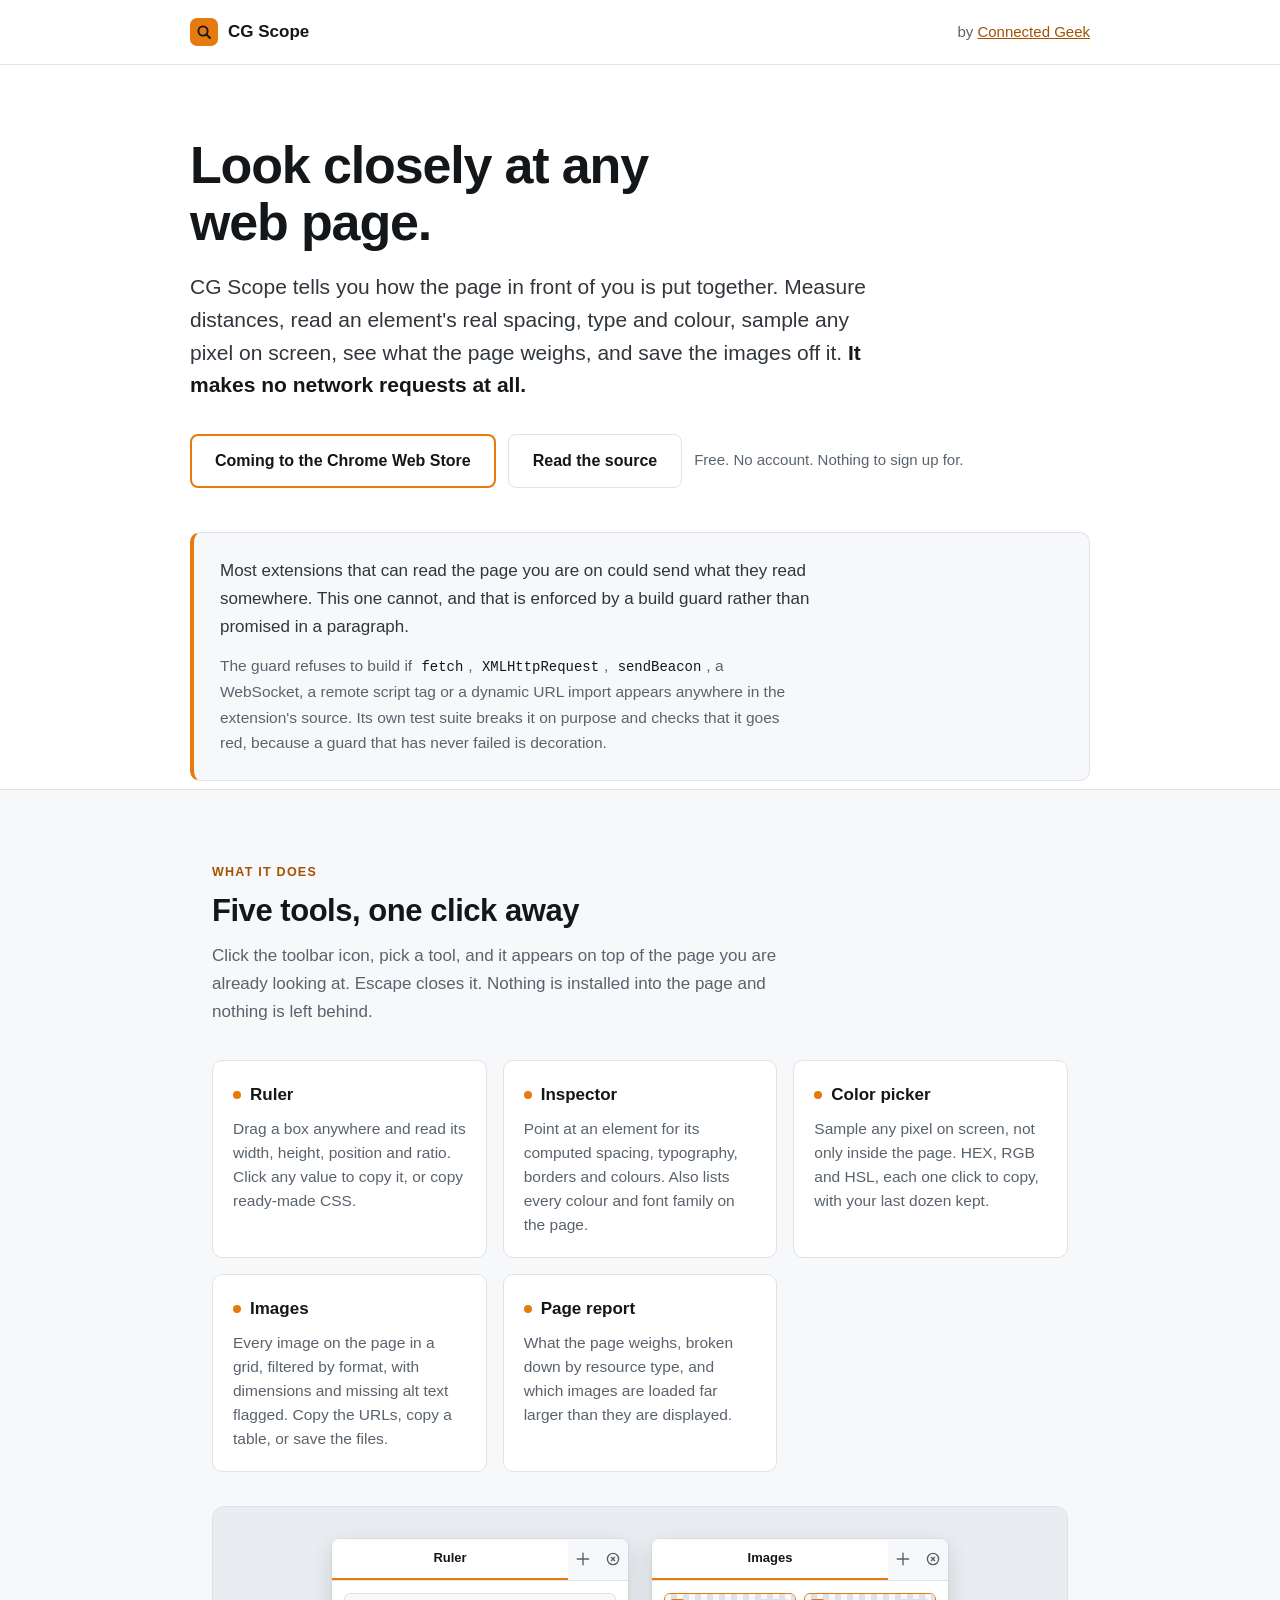
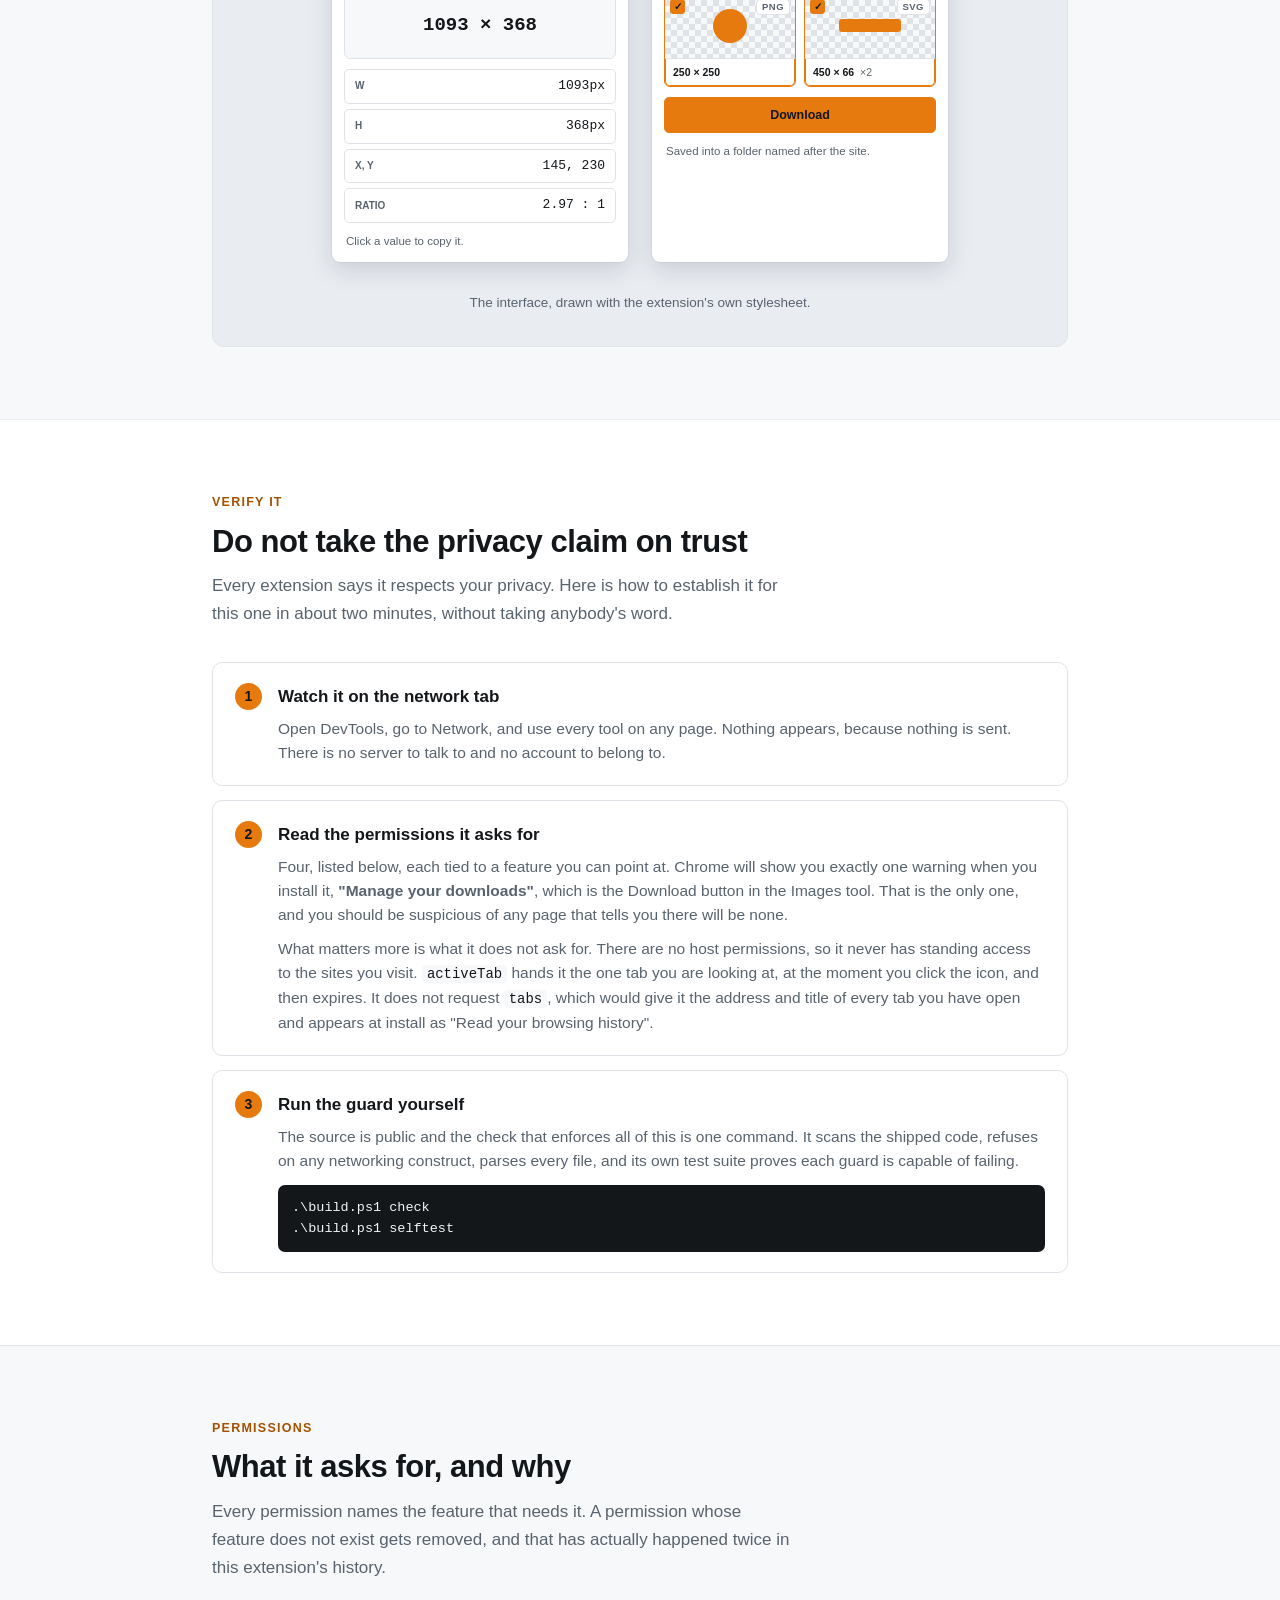
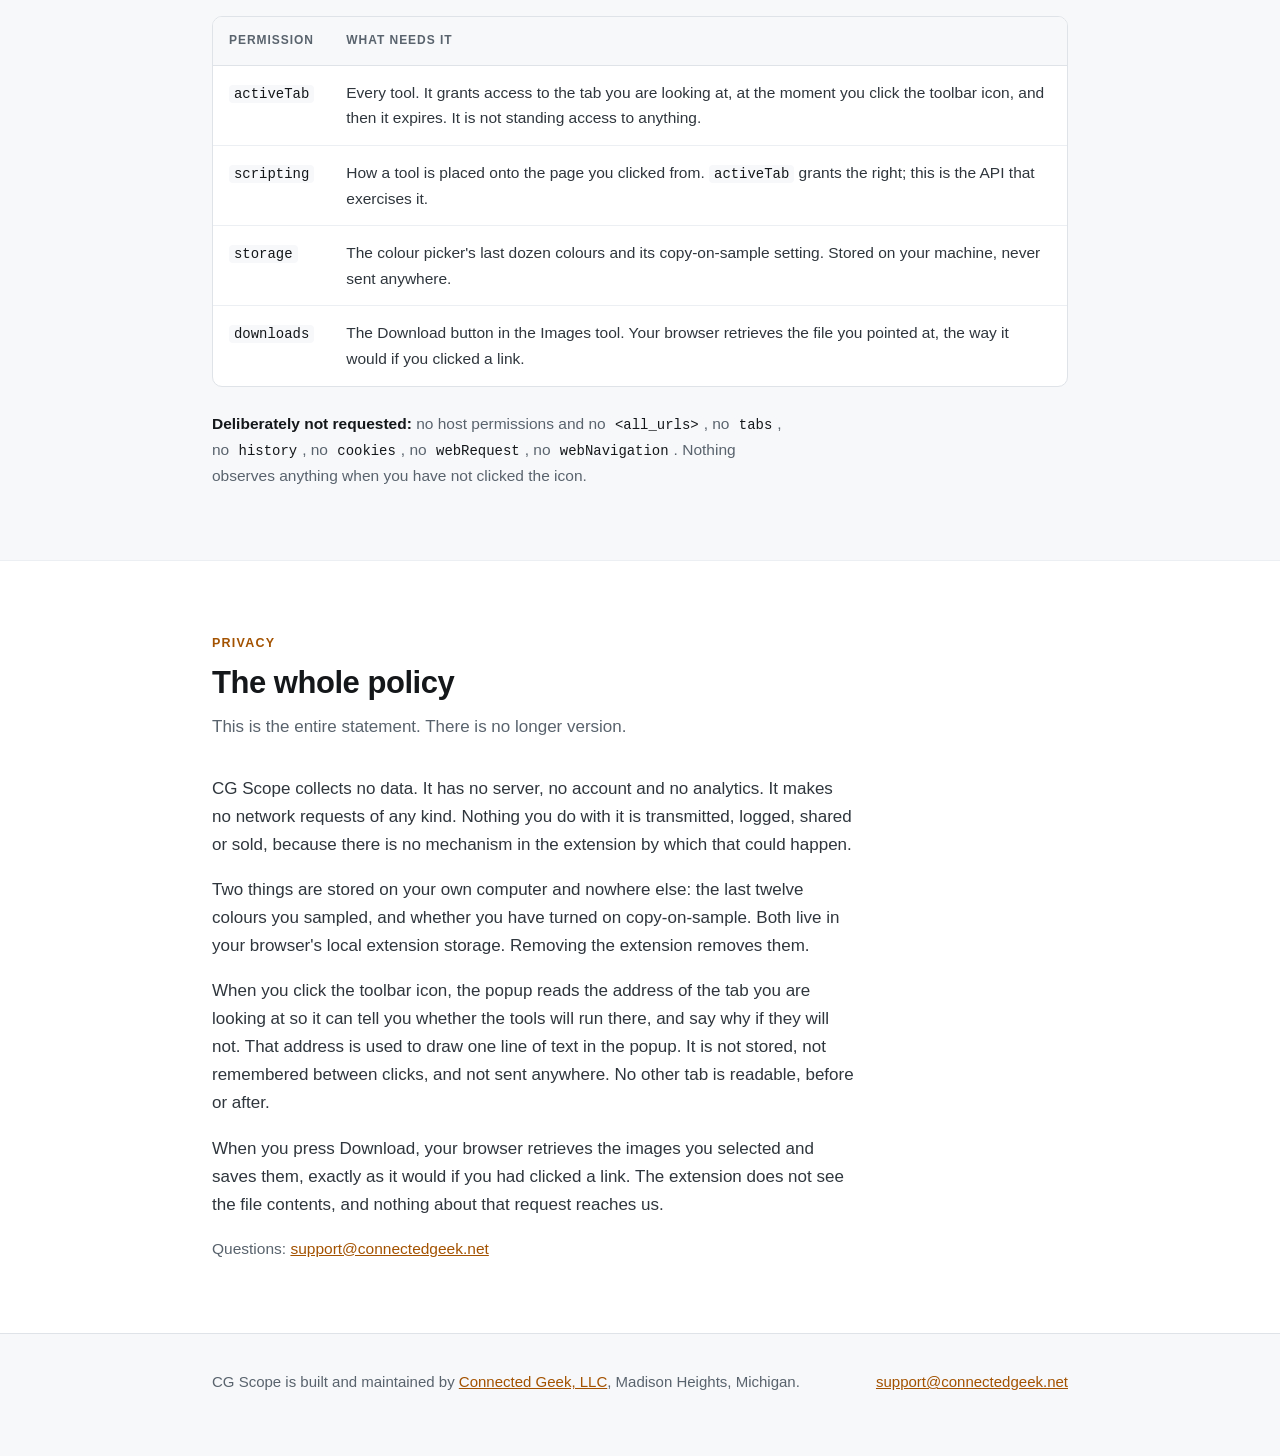
==== site/index.html @ 0b182467 "Audit fixes, code half 0.11.0. Findings B6, B7, B8, H5 and part of H6 from docs/AUDIT-2026-09-14.md," ====
<!doctype html>
<html lang="en">
<head>
<meta charset="utf-8">
<meta name="viewport" content="width=device-width, initial-scale=1">
<title>CG Scope — look closely at any web page</title>
<meta name="description" content="A Chrome extension that tells you how the page in front of you is put together. Measure, inspect, sample colour, save images. Makes no network requests.">
<meta name="color-scheme" content="light">
<link rel="canonical" href="https://scope.connectedgeek.net/">

<!--
  CG Scope landing page. Live at https://scope.connectedgeek.net/

  Co-Authored-By: Claude Opus 5 <noreply@anthropic.com>
  Co-Authored-By: Connected Geek, LLC <support@connectedgeek.net>

  ---------------------------------------------------------------------------
  Self-contained, and not for convenience
  ---------------------------------------------------------------------------
  This page advertises an extension whose central claim is that it makes no
  network requests. A page making that claim while pulling a font from one
  host, icons from another and a tracker from a third would be contradicting
  itself in the one place people check. There is no external CSS, no external
  JavaScript, no web font, no tracker and no image request. View source is the
  whole story. If something here ever needs a library, it does not need one.

  ---------------------------------------------------------------------------
  Why there is no dark mode
  ---------------------------------------------------------------------------
  The first version swapped palettes on prefers-color-scheme. It rendered its
  dark palette inside surroundings that stayed light, and the result was grey
  headings on a pale ground that were hard to read. A landing page has one job
  and gains nothing from following the system theme, so it commits to one
  palette that is correct everywhere. `color-scheme: light` above tells the
  browser not to auto-invert form controls or scrollbars against it.

  ---------------------------------------------------------------------------
  Colour, measured rather than judged by eye
  ---------------------------------------------------------------------------
  Every text and background pair below was checked against WCAG contrast, and
  the numbers are recorded here so the next person can change something without
  re-deriving them:

    headings   #14171a on #ffffff  17.99   body      #2f363d on #ffffff  12.24
    secondary  #59636d on #ffffff   6.12   on tint   #2f363d on #f7f8fa  11.52
    secondary  #59636d on #f7f8fa   5.76   on stage  #59636d on #e9edf2   5.21
    links      #a35200 on #ffffff   5.58   button    #14171a on #e67a0f   6.13

  The one rule that is easy to break: #e67a0f is 2.93:1 on white and must never
  be used for text. It is for fills, rules and dots. Where orange text is
  wanted, #a35200 is the accessible relative of it. The first version of this
  page used orange links and a white-on-orange button, and both failed.

  ---------------------------------------------------------------------------
  EDIT before or shortly after launch
  ---------------------------------------------------------------------------
    1. STORE URL. Marked EDIT: below. The button currently states the listing
       does not exist rather than linking nowhere.
    2. The GitHub link is live on this page and the repository is still
       private, so it 404s for visitors. Either make the repository public or
       remove that link. A page inviting people to check the source, linking
       to a 404, is worse than a page that does not invite them.

  The panels below are not screenshots. They are the extension's own CSS values
  rebuilt in HTML: accurate, and drawings. The Web Store requires genuine
  1280x800 screenshots. Take those from Chrome.
-->

<style>
  :root {
    --bg:     #ffffff;
    --soft:   #f7f8fa;
    --stage:  #e9edf2;
    --ink:    #14171a;
    --body:   #2f363d;
    --muted:  #59636d;
    --line:   #dfe3e8;
    --hair:   #eceff3;
    --accent: #e67a0f;
    --aink:   #a35200;
  }

  * { box-sizing: border-box; }
  html { -webkit-text-size-adjust: 100%; }
  body {
    margin: 0;
    background: var(--bg);
    color: var(--body);
    font: 17px/1.65 -apple-system, BlinkMacSystemFont, "Segoe UI", Roboto,
          Helvetica, Arial, sans-serif;
  }
  .wrap { max-width: 900px; margin: 0 auto; padding: 0 22px; }
  .narrow { max-width: 66ch; }
  code, pre {
    font-family: ui-monospace, SFMono-Regular, Menlo, Consolas, monospace;
  }
  code { font-size: 0.9em; background: var(--soft); padding: 1px 5px; border-radius: 4px; color: var(--ink); }
  a { color: var(--aink); }
  a:hover { color: var(--ink); }

  h1, h2, h3 { color: var(--ink); }

  /* ---------- header ---------- */
  header { border-bottom: 1px solid var(--line); background: var(--bg); }
  .bar {
    display: flex; align-items: center; justify-content: space-between;
    gap: 16px; padding: 18px 0; flex-wrap: wrap;
  }
  .brand { display: flex; align-items: center; gap: 10px; font-weight: 700; color: var(--ink); font-size: 17px; }
  .brand .mark {
    width: 28px; height: 28px; flex: none; border-radius: 7px;
    background: var(--accent); display: grid; place-items: center;
  }
  .brand .mark svg { display: block; }
  .by { color: var(--muted); font-size: 15px; }

  /* ---------- hero ---------- */
  .hero { padding: 72px 0 8px; }
  h1 {
    margin: 0 0 20px; font-weight: 700;
    font-size: clamp(33px, 5.4vw, 52px);
    line-height: 1.1; letter-spacing: -0.022em;
    max-width: 16ch;
  }
  .lede { margin: 0 0 32px; font-size: clamp(18px, 2.1vw, 21px); line-height: 1.55; max-width: 58ch; }
  .lede .pop { color: var(--ink); font-weight: 600; }

  .cta { display: flex; align-items: center; gap: 12px; flex-wrap: wrap; }
  .btn {
    display: inline-block; padding: 13px 24px; border-radius: 8px;
    font-weight: 700; font-size: 16px; text-decoration: none;
    border: 1px solid transparent;
  }
  .btn-primary { background: var(--accent); color: var(--ink); border-color: var(--accent); }
  .btn-primary:hover { filter: brightness(1.05); color: var(--ink); }
  .btn-soon {
    background: var(--bg); color: var(--ink);
    border-color: var(--accent); border-width: 2px; padding: 12px 23px;
  }
  .btn-ghost { background: var(--bg); color: var(--ink); border-color: var(--line); }
  .btn-ghost:hover { border-color: var(--muted); color: var(--ink); }
  .cta .aside { color: var(--muted); font-size: 15px; }

  /* ---------- claim ---------- */
  .claim {
    margin: 44px 0 0; padding: 24px 26px;
    border: 1px solid var(--line); border-left: 4px solid var(--accent);
    border-radius: 10px; background: var(--soft);
  }
  .claim p { margin: 0; max-width: 68ch; }
  .claim p + p { margin-top: 12px; color: var(--muted); font-size: 15.5px; }

  /* ---------- sections ---------- */
  section { padding: 72px 0; border-top: 1px solid var(--hair); }
  section.tint { background: var(--soft); border-top-color: var(--line); }
  .eyebrow {
    margin: 0 0 10px; font-size: 12.5px; font-weight: 700;
    letter-spacing: 0.1em; text-transform: uppercase; color: var(--aink);
  }
  h2 { margin: 0 0 12px; font-size: clamp(24px, 3.1vw, 31px); line-height: 1.2; letter-spacing: -0.015em; }
  .sub { margin: 0 0 34px; color: var(--muted); font-size: 17px; max-width: 62ch; }

  /* ---------- tools ---------- */
  .tools { display: grid; gap: 16px; grid-template-columns: repeat(auto-fit, minmax(255px, 1fr)); }
  .tool { border: 1px solid var(--line); border-radius: 10px; padding: 20px; background: var(--bg); }
  .tool h3 { margin: 0 0 8px; font-size: 17px; display: flex; align-items: center; gap: 9px; }
  .tool h3 .dot { width: 8px; height: 8px; border-radius: 50%; background: var(--accent); flex: none; }
  .tool p { margin: 0; color: var(--muted); font-size: 15.5px; line-height: 1.55; }

  /* ---------- the rebuilt panels ---------- */
  .stage {
    margin-top: 34px; padding: 32px 24px; border-radius: 12px;
    background: var(--stage); border: 1px solid var(--line);
    display: flex; gap: 24px; flex-wrap: wrap; justify-content: center;
  }
  .panel {
    width: 296px; max-width: 100%; border-radius: 8px; overflow: hidden;
    background: var(--bg); box-shadow: 0 8px 24px rgba(20, 23, 26, 0.14), 0 0 0 1px var(--line);
    font-size: 13px; line-height: 1.45; font-variant-numeric: tabular-nums;
    color: var(--ink);
  }
  .panel-head { display: flex; border-bottom: 1px solid var(--line); background: var(--soft); }
  .panel-tab {
    flex: 1 1 auto; padding: 10px 6px; text-align: center; font-weight: 700;
    color: var(--ink); border-bottom: 2px solid var(--accent); background: var(--bg);
  }
  .panel-ico { width: 30px; display: grid; place-items: center; color: var(--muted); }
  .panel-body { padding: 12px; }
  .figure {
    height: 66px; border: 1px solid var(--line); border-radius: 6px; background: var(--soft);
    display: grid; place-items: center;
    font-family: ui-monospace, SFMono-Regular, Menlo, Consolas, monospace;
    font-size: 19px; font-weight: 700; color: var(--ink);
  }
  .rows { display: grid; gap: 5px; margin-top: 10px; }
  .row {
    display: flex; align-items: center; justify-content: space-between; gap: 10px;
    padding: 7px 10px; border: 1px solid var(--line); border-radius: 5px;
  }
  .row b { font-size: 10px; font-weight: 700; color: var(--muted); }
  .row span { font-family: ui-monospace, SFMono-Regular, Menlo, Consolas, monospace; color: var(--ink); }
  .caption { margin: 10px 2px 0; font-size: 11.5px; color: var(--muted); }

  .grid2 { display: grid; grid-template-columns: 1fr 1fr; gap: 8px; }
  .card { border: 1px solid var(--line); border-radius: 6px; overflow: hidden; position: relative; }
  .card.on { border-color: var(--accent); box-shadow: inset 0 0 0 1px var(--accent); }
  .shot {
    height: 64px; display: grid; place-items: center;
    background-color: var(--soft);
    background-image:
      linear-gradient(45deg, var(--line) 25%, transparent 25%),
      linear-gradient(-45deg, var(--line) 25%, transparent 25%),
      linear-gradient(45deg, transparent 75%, var(--line) 75%),
      linear-gradient(-45deg, transparent 75%, var(--line) 75%);
    background-size: 12px 12px; background-position: 0 0, 0 6px, 6px -6px, -6px 0;
  }
  .shot .blob { width: 34px; height: 34px; border-radius: 50%; background: var(--accent); }
  .shot .bar2 { width: 62px; height: 13px; border-radius: 3px; background: var(--accent); }
  .badge {
    position: absolute; right: 5px; top: 5px; padding: 0 5px;
    border: 1px solid var(--line); border-radius: 4px; background: var(--bg);
    font-size: 9.5px; font-weight: 700; letter-spacing: 0.05em; color: var(--muted);
  }
  .tick {
    position: absolute; left: 5px; top: 5px; width: 15px; height: 15px;
    border-radius: 3px; border: 1px solid var(--accent); background: var(--accent);
    display: grid; place-items: center; font-size: 10px; color: var(--ink); font-weight: 700;
  }
  .cap2 { padding: 6px 8px; border-top: 1px solid var(--line); font-size: 10.5px; color: var(--muted); }
  .cap2 b { color: var(--ink); }
  .pbtn {
    margin-top: 10px; padding: 8px; border: 1px solid var(--accent); border-radius: 5px;
    background: var(--accent); color: var(--ink); font-size: 12.5px; font-weight: 700; text-align: center;
  }
  .stage-note { width: 100%; text-align: center; color: var(--muted); font-size: 13.5px; margin: 6px 0 0; }

  /* ---------- verify ---------- */
  .checks { display: grid; gap: 14px; }
  .check {
    display: flex; gap: 16px; align-items: flex-start;
    border: 1px solid var(--line); border-radius: 10px; padding: 20px 22px; background: var(--bg);
  }
  .check .n {
    flex: none; width: 27px; height: 27px; border-radius: 50%;
    background: var(--accent); color: var(--ink);
    display: grid; place-items: center; font-size: 14px; font-weight: 700;
  }
  .check h3 { margin: 0 0 6px; font-size: 17px; }
  .check p { margin: 0; color: var(--muted); font-size: 15.5px; line-height: 1.55; }
  pre {
    margin: 12px 0 0; padding: 12px 14px; background: var(--ink); color: #f2f5f8;
    border-radius: 7px; overflow-x: auto; font-size: 13.5px; line-height: 1.6;
  }

  /* ---------- permissions ---------- */
  .tablewrap { overflow-x: auto; border: 1px solid var(--line); border-radius: 10px; background: var(--bg); }
  table { width: 100%; border-collapse: collapse; font-size: 15.5px; }
  th, td { text-align: left; padding: 14px 16px; border-bottom: 1px solid var(--hair); vertical-align: top; }
  tr:last-child td { border-bottom: 0; }
  th {
    font-size: 12px; text-transform: uppercase; letter-spacing: 0.08em;
    color: var(--muted); background: var(--soft); border-bottom-color: var(--line);
  }
  td:first-child { white-space: nowrap; width: 1%; }
  td { color: var(--body); }

  .absent { margin: 24px 0 0; color: var(--muted); font-size: 15.5px; max-width: 68ch; }
  .absent b { color: var(--ink); }

  .prose p { max-width: 68ch; }
  .prose p + p { margin-top: 14px; }

  /* ---------- footer ---------- */
  footer { border-top: 1px solid var(--line); padding: 36px 0 64px; color: var(--muted); font-size: 15px; background: var(--soft); }
  .foot { display: flex; justify-content: space-between; gap: 18px; flex-wrap: wrap; }

  @media (max-width: 560px) {
    body { font-size: 16px; }
    .hero { padding: 48px 0 4px; }
    section { padding: 48px 0; }
    .stage { padding: 20px 14px; }
    .check { padding: 16px 17px; gap: 13px; }
  }
</style>
</head>
<body>

<header>
  <div class="wrap bar">
    <div class="brand">
      <span class="mark" aria-hidden="true">
        <svg width="16" height="16" viewBox="0 0 16 16" fill="none" stroke="#14171a" stroke-width="1.9" stroke-linecap="round">
          <circle cx="7" cy="7" r="4.6"/><path d="M10.4 10.4 14 14"/>
        </svg>
      </span>
      CG Scope
    </div>
    <div class="by">by <a href="https://connectedgeek.net">Connected Geek</a></div>
  </div>
</header>

<main>
  <div class="wrap hero">
    <h1>Look closely at any web page.</h1>
    <p class="lede">
      CG Scope tells you how the page in front of you is put together. Measure
      distances, read an element's real spacing, type and colour, sample any
      pixel on screen, see what the page weighs, and save the images off it.
      <span class="pop">It makes no network requests at all.</span>
    </p>

    <div class="cta">
      <!-- EDIT: when the listing exists, replace this span with
           <a class="btn btn-primary" href="https://chromewebstore.google.com/detail/YOUR-ID">Add to Chrome</a> -->
      <span class="btn btn-soon">Coming to the Chrome Web Store</span>
      <!-- EDIT: this 404s until the repository is public. Publish it or remove this. -->
      <a class="btn btn-ghost" href="https://github.com/connectedgeek/cg-scope">Read the source</a>
      <span class="aside">Free. No account. Nothing to sign up for.</span>
    </div>

    <div class="claim">
      <p>
        Most extensions that can read the page you are on could send what they
        read somewhere. This one cannot, and that is enforced by a build guard
        rather than promised in a paragraph.
      </p>
      <p>
        The guard refuses to build if <code>fetch</code>,
        <code>XMLHttpRequest</code>, <code>sendBeacon</code>, a WebSocket, a
        remote script tag or a dynamic URL import appears anywhere in the
        extension's source. Its own test suite breaks it on purpose and checks
        that it goes red, because a guard that has never failed is decoration.
      </p>
    </div>
  </div>

  <section class="tint">
    <div class="wrap">
      <p class="eyebrow">What it does</p>
      <h2>Five tools, one click away</h2>
      <p class="sub">
        Click the toolbar icon, pick a tool, and it appears on top of the page
        you are already looking at. Escape closes it. Nothing is installed into
        the page and nothing is left behind.
      </p>

      <div class="tools">
        <div class="tool">
          <h3><span class="dot"></span>Ruler</h3>
          <p>Drag a box anywhere and read its width, height, position and ratio. Click any value to copy it, or copy ready-made CSS.</p>
        </div>
        <div class="tool">
          <h3><span class="dot"></span>Inspector</h3>
          <p>Point at an element for its computed spacing, typography, borders and colours. Also lists every colour and font family on the page.</p>
        </div>
        <div class="tool">
          <h3><span class="dot"></span>Color picker</h3>
          <p>Sample any pixel on screen, not only inside the page. HEX, RGB and HSL, each one click to copy, with your last dozen kept.</p>
        </div>
        <div class="tool">
          <h3><span class="dot"></span>Images</h3>
          <p>Every image on the page in a grid, filtered by format, with dimensions and missing alt text flagged. Copy the URLs, copy a table, or save the files.</p>
        </div>
        <div class="tool">
          <h3><span class="dot"></span>Page report</h3>
          <p>What the page weighs, broken down by resource type, and which images are loaded far larger than they are displayed.</p>
        </div>
      </div>

      <div class="stage">
        <div class="panel">
          <div class="panel-head">
            <div class="panel-tab">Ruler</div>
            <div class="panel-ico" aria-hidden="true">
              <svg width="14" height="14" viewBox="0 0 16 16" fill="none" stroke="currentColor" stroke-width="1.6" stroke-linecap="round"><path d="M8 1.5v13M1.5 8h13"/></svg>
            </div>
            <div class="panel-ico" aria-hidden="true">
              <svg width="14" height="14" viewBox="0 0 16 16" fill="none" stroke="currentColor" stroke-width="1.6"><circle cx="8" cy="8" r="6.4"/><path d="M5.8 5.8l4.4 4.4M10.2 5.8l-4.4 4.4"/></svg>
            </div>
          </div>
          <div class="panel-body">
            <div class="figure">1093 × 368</div>
            <div class="rows">
              <div class="row"><b>W</b><span>1093px</span></div>
              <div class="row"><b>H</b><span>368px</span></div>
              <div class="row"><b>X, Y</b><span>145, 230</span></div>
              <div class="row"><b>RATIO</b><span>2.97 : 1</span></div>
            </div>
            <p class="caption">Click a value to copy it.</p>
          </div>
        </div>

        <div class="panel">
          <div class="panel-head">
            <div class="panel-tab">Images</div>
            <div class="panel-ico" aria-hidden="true">
              <svg width="14" height="14" viewBox="0 0 16 16" fill="none" stroke="currentColor" stroke-width="1.6" stroke-linecap="round"><path d="M8 1.5v13M1.5 8h13"/></svg>
            </div>
            <div class="panel-ico" aria-hidden="true">
              <svg width="14" height="14" viewBox="0 0 16 16" fill="none" stroke="currentColor" stroke-width="1.6"><circle cx="8" cy="8" r="6.4"/><path d="M5.8 5.8l4.4 4.4M10.2 5.8l-4.4 4.4"/></svg>
            </div>
          </div>
          <div class="panel-body">
            <div class="grid2">
              <div class="card on">
                <div class="shot"><span class="blob"></span></div>
                <span class="tick">&#10003;</span><span class="badge">PNG</span>
                <div class="cap2"><b>250 × 250</b></div>
              </div>
              <div class="card on">
                <div class="shot"><span class="bar2"></span></div>
                <span class="tick">&#10003;</span><span class="badge">SVG</span>
                <div class="cap2"><b>450 × 66</b> &nbsp;×2</div>
              </div>
            </div>
            <div class="pbtn">Download</div>
            <p class="caption">Saved into a folder named after the site.</p>
          </div>
        </div>

        <p class="stage-note">The interface, drawn with the extension's own stylesheet.</p>
      </div>
    </div>
  </section>

  <section>
    <div class="wrap">
      <p class="eyebrow">Verify it</p>
      <h2>Do not take the privacy claim on trust</h2>
      <p class="sub">
        Every extension says it respects your privacy. Here is how to establish
        it for this one in about two minutes, without taking anybody's word.
      </p>

      <div class="checks">
        <div class="check">
          <span class="n">1</span>
          <div>
            <h3>Watch it on the network tab</h3>
            <p>
              Open DevTools, go to Network, and use every tool on any page.
              Nothing appears, because nothing is sent. There is no server to
              talk to and no account to belong to.
            </p>
          </div>
        </div>
        <div class="check">
          <span class="n">2</span>
          <div>
            <h3>Read the permissions it asks for</h3>
            <p>
              Four, listed below, each tied to a feature you can point at.
              Chrome will show you exactly one warning when you install it,
              <b>"Manage your downloads"</b>, which is the Download button in
              the Images tool. That is the only one, and you should be
              suspicious of any page that tells you there will be none.
            </p>
            <p style="margin-top:10px">
              What matters more is what it does not ask for. There are no host
              permissions, so it never has standing access to the sites you
              visit. <code>activeTab</code> hands it the one tab you are looking
              at, at the moment you click the icon, and then expires. It does
              not request <code>tabs</code>, which would give it the address and
              title of every tab you have open and appears at install as "Read
              your browsing history".
            </p>
          </div>
        </div>
        <div class="check">
          <span class="n">3</span>
          <div>
            <h3>Run the guard yourself</h3>
            <p>
              The source is public and the check that enforces all of this is
              one command. It scans the shipped code, refuses on any networking
              construct, parses every file, and its own test suite proves each
              guard is capable of failing.
            </p>
<pre>.\build.ps1 check
.\build.ps1 selftest</pre>
          </div>
        </div>
      </div>
    </div>
  </section>

  <section class="tint">
    <div class="wrap">
      <p class="eyebrow">Permissions</p>
      <h2>What it asks for, and why</h2>
      <p class="sub">
        Every permission names the feature that needs it. A permission whose
        feature does not exist gets removed, and that has actually happened
        twice in this extension's history.
      </p>

      <div class="tablewrap">
        <table>
          <thead>
            <tr><th>Permission</th><th>What needs it</th></tr>
          </thead>
          <tbody>
            <tr>
              <td><code>activeTab</code></td>
              <td>Every tool. It grants access to the tab you are looking at, at the moment you click the toolbar icon, and then it expires. It is not standing access to anything.</td>
            </tr>
            <tr>
              <td><code>scripting</code></td>
              <td>How a tool is placed onto the page you clicked from. <code>activeTab</code> grants the right; this is the API that exercises it.</td>
            </tr>
            <tr>
              <td><code>storage</code></td>
              <td>The colour picker's last dozen colours and its copy-on-sample setting. Stored on your machine, never sent anywhere.</td>
            </tr>
            <tr>
              <td><code>downloads</code></td>
              <td>The Download button in the Images tool. Your browser retrieves the file you pointed at, the way it would if you clicked a link.</td>
            </tr>
          </tbody>
        </table>
      </div>

      <p class="absent">
        <b>Deliberately not requested:</b> no host permissions and no
        <code>&lt;all_urls&gt;</code>, no <code>tabs</code>, no
        <code>history</code>, no <code>cookies</code>, no
        <code>webRequest</code>, no <code>webNavigation</code>. Nothing observes
        anything when you have not clicked the icon.
      </p>
    </div>
  </section>

  <section>
    <div class="wrap prose">
      <p class="eyebrow">Privacy</p>
      <h2>The whole policy</h2>
      <p class="sub">This is the entire statement. There is no longer version.</p>
      <p>
        CG Scope collects no data. It has no server, no account and no
        analytics. It makes no network requests of any kind. Nothing you do with
        it is transmitted, logged, shared or sold, because there is no mechanism
        in the extension by which that could happen.
      </p>
      <p>
        Two things are stored on your own computer and nowhere else: the last
        twelve colours you sampled, and whether you have turned on
        copy-on-sample. Both live in your browser's local extension storage.
        Removing the extension removes them.
      </p>
      <p>
        When you click the toolbar icon, the popup reads the address of the tab
        you are looking at so it can tell you whether the tools will run there,
        and say why if they will not. That address is used to draw one line of
        text in the popup. It is not stored, not remembered between clicks, and
        not sent anywhere. No other tab is readable, before or after.
      </p>
      <p>
        When you press Download, your browser retrieves the images you selected
        and saves them, exactly as it would if you had clicked a link. The
        extension does not see the file contents, and nothing about that request
        reaches us.
      </p>
      <p class="absent">
        Questions: <a href="mailto:support@connectedgeek.net">support@connectedgeek.net</a>
      </p>
    </div>
  </section>
</main>

<footer>
  <div class="wrap foot">
    <div>CG Scope is built and maintained by <a href="https://connectedgeek.net">Connected Geek, LLC</a>, Madison Heights, Michigan.</div>
    <div><a href="mailto:support@connectedgeek.net">support@connectedgeek.net</a></div>
  </div>
</footer>

</body>
</html>
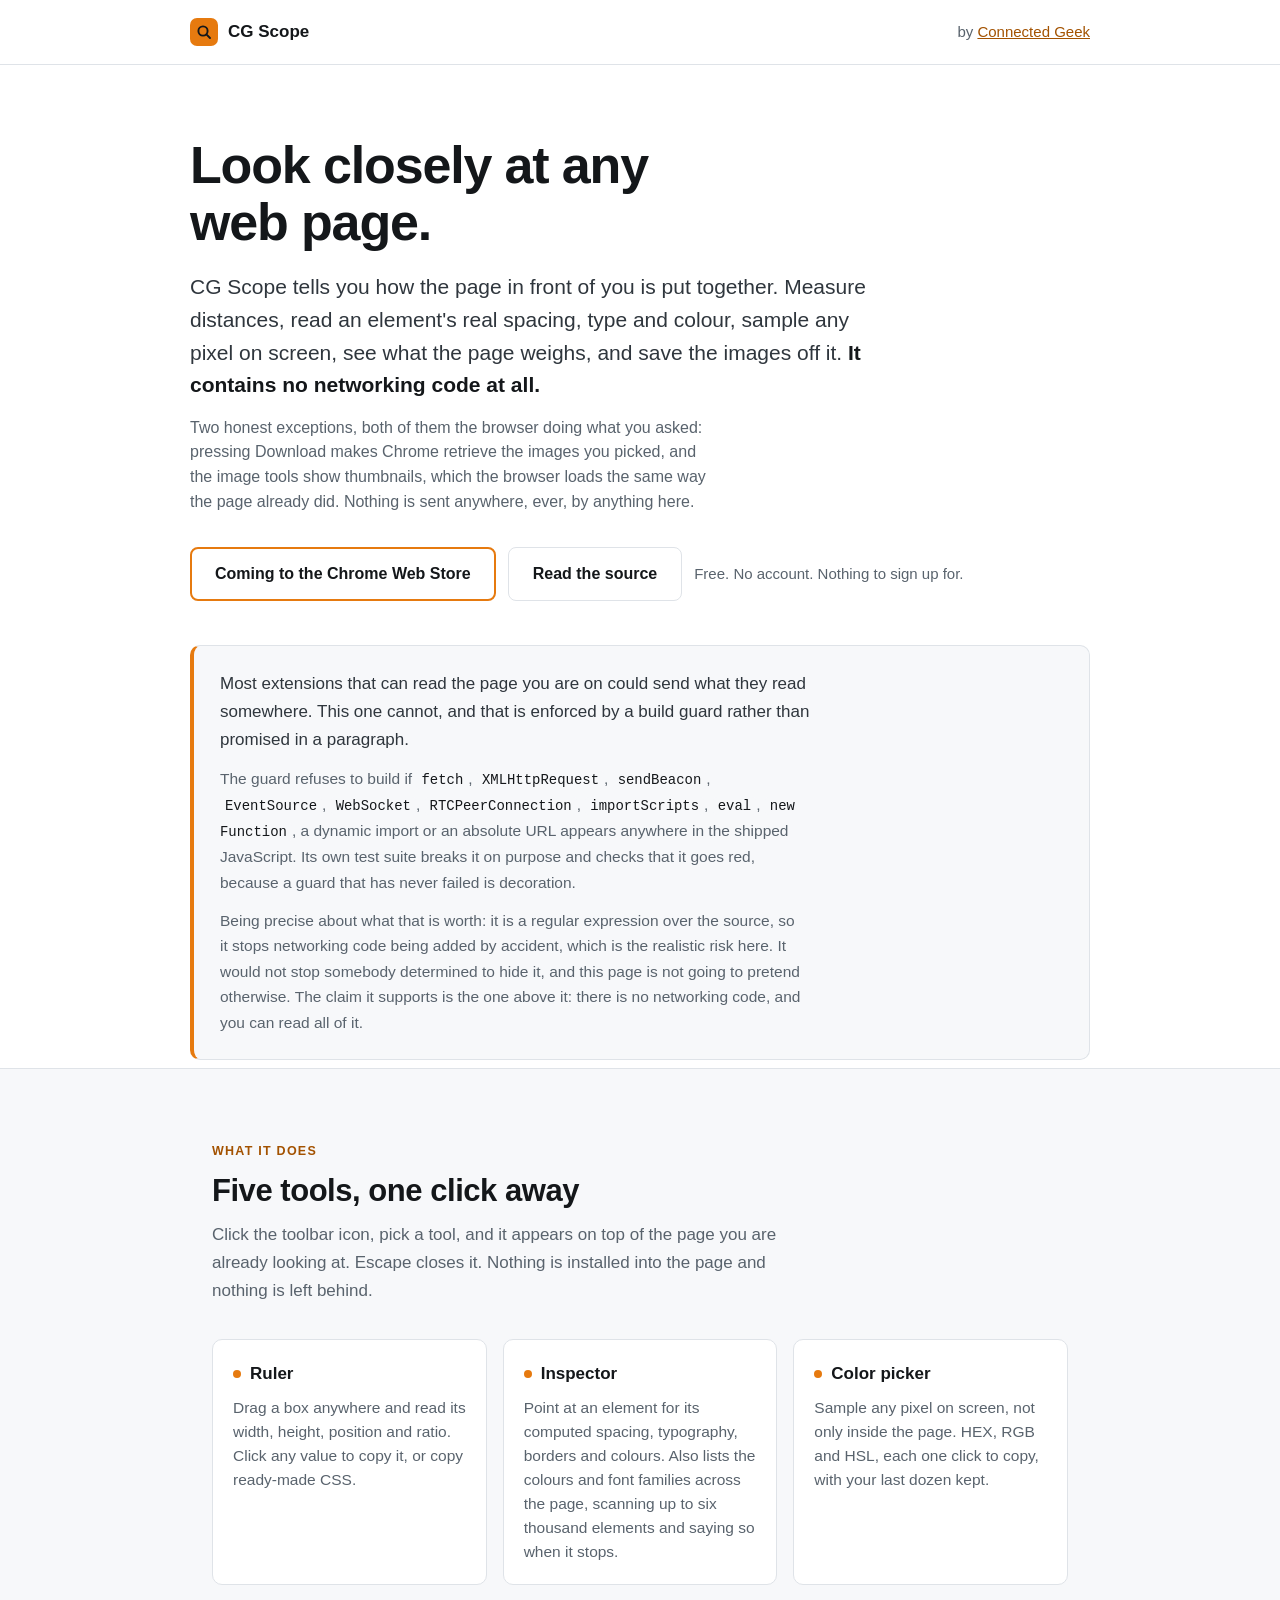
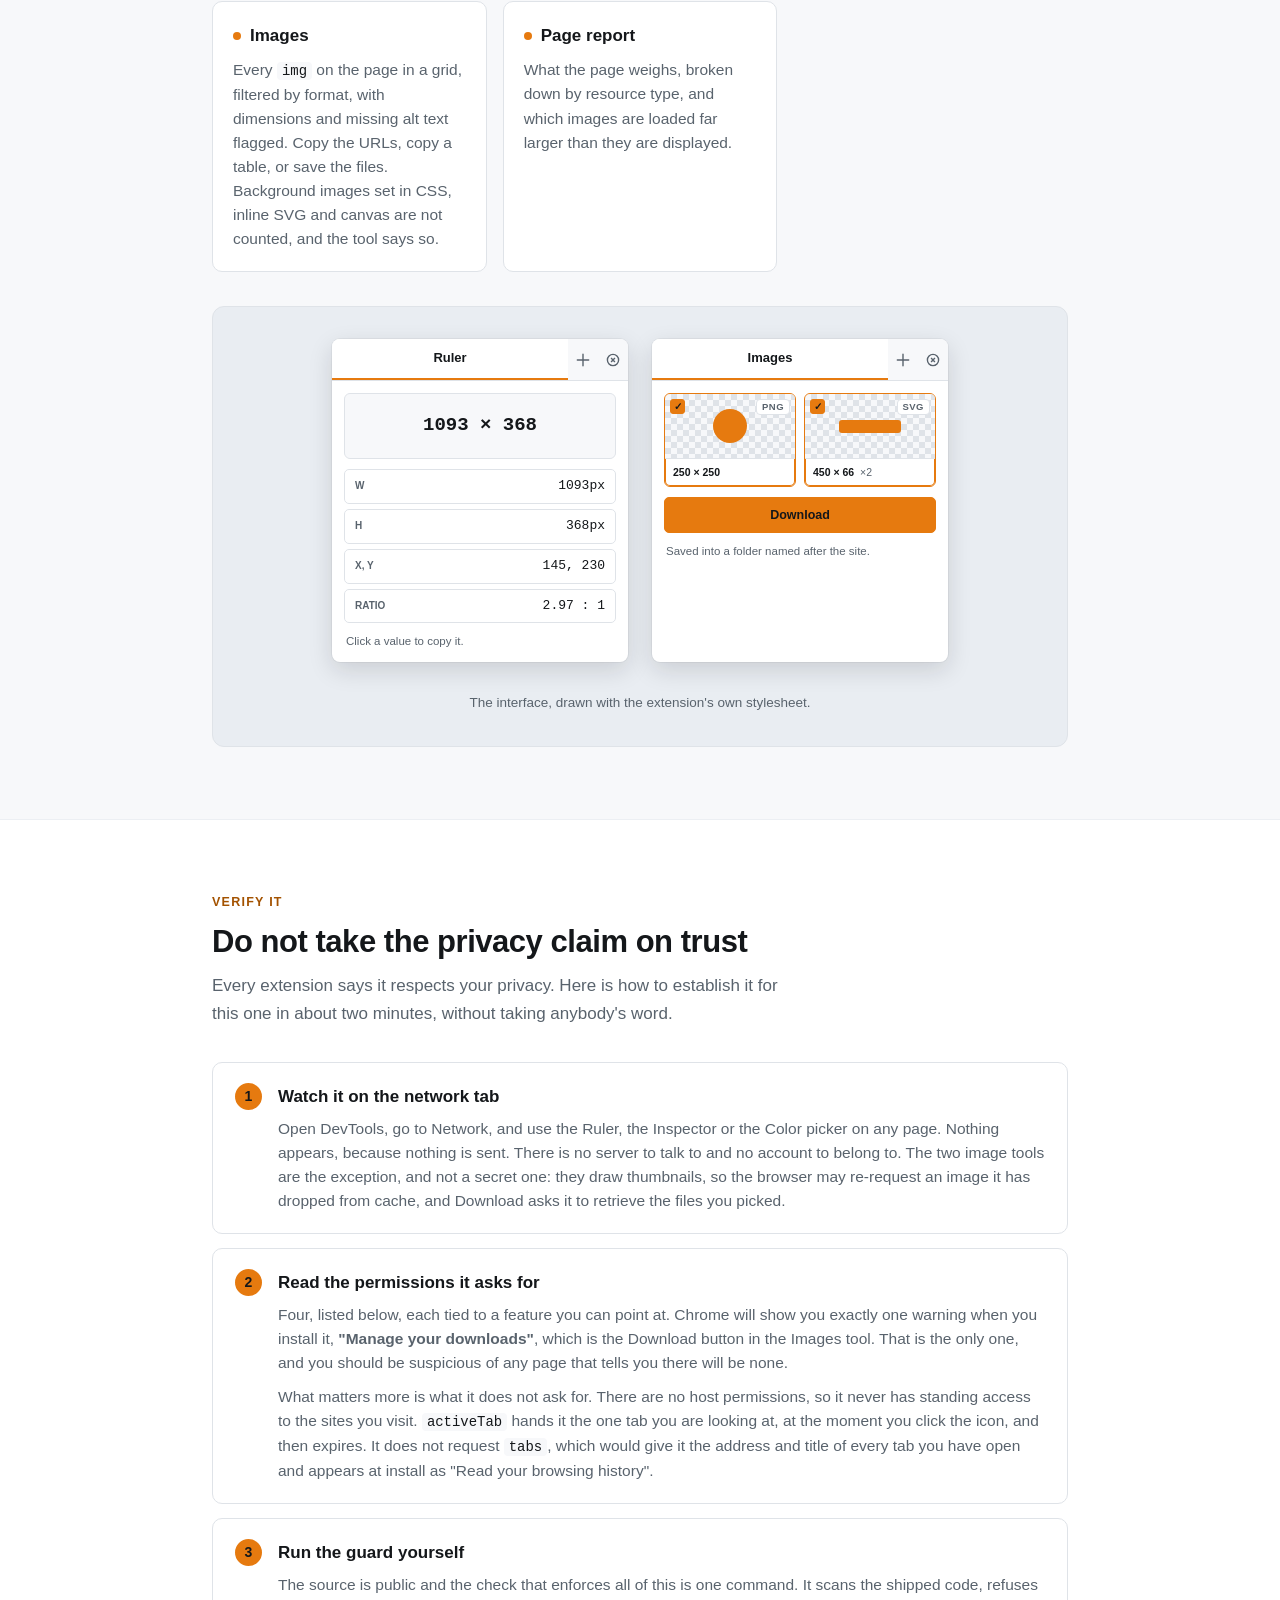
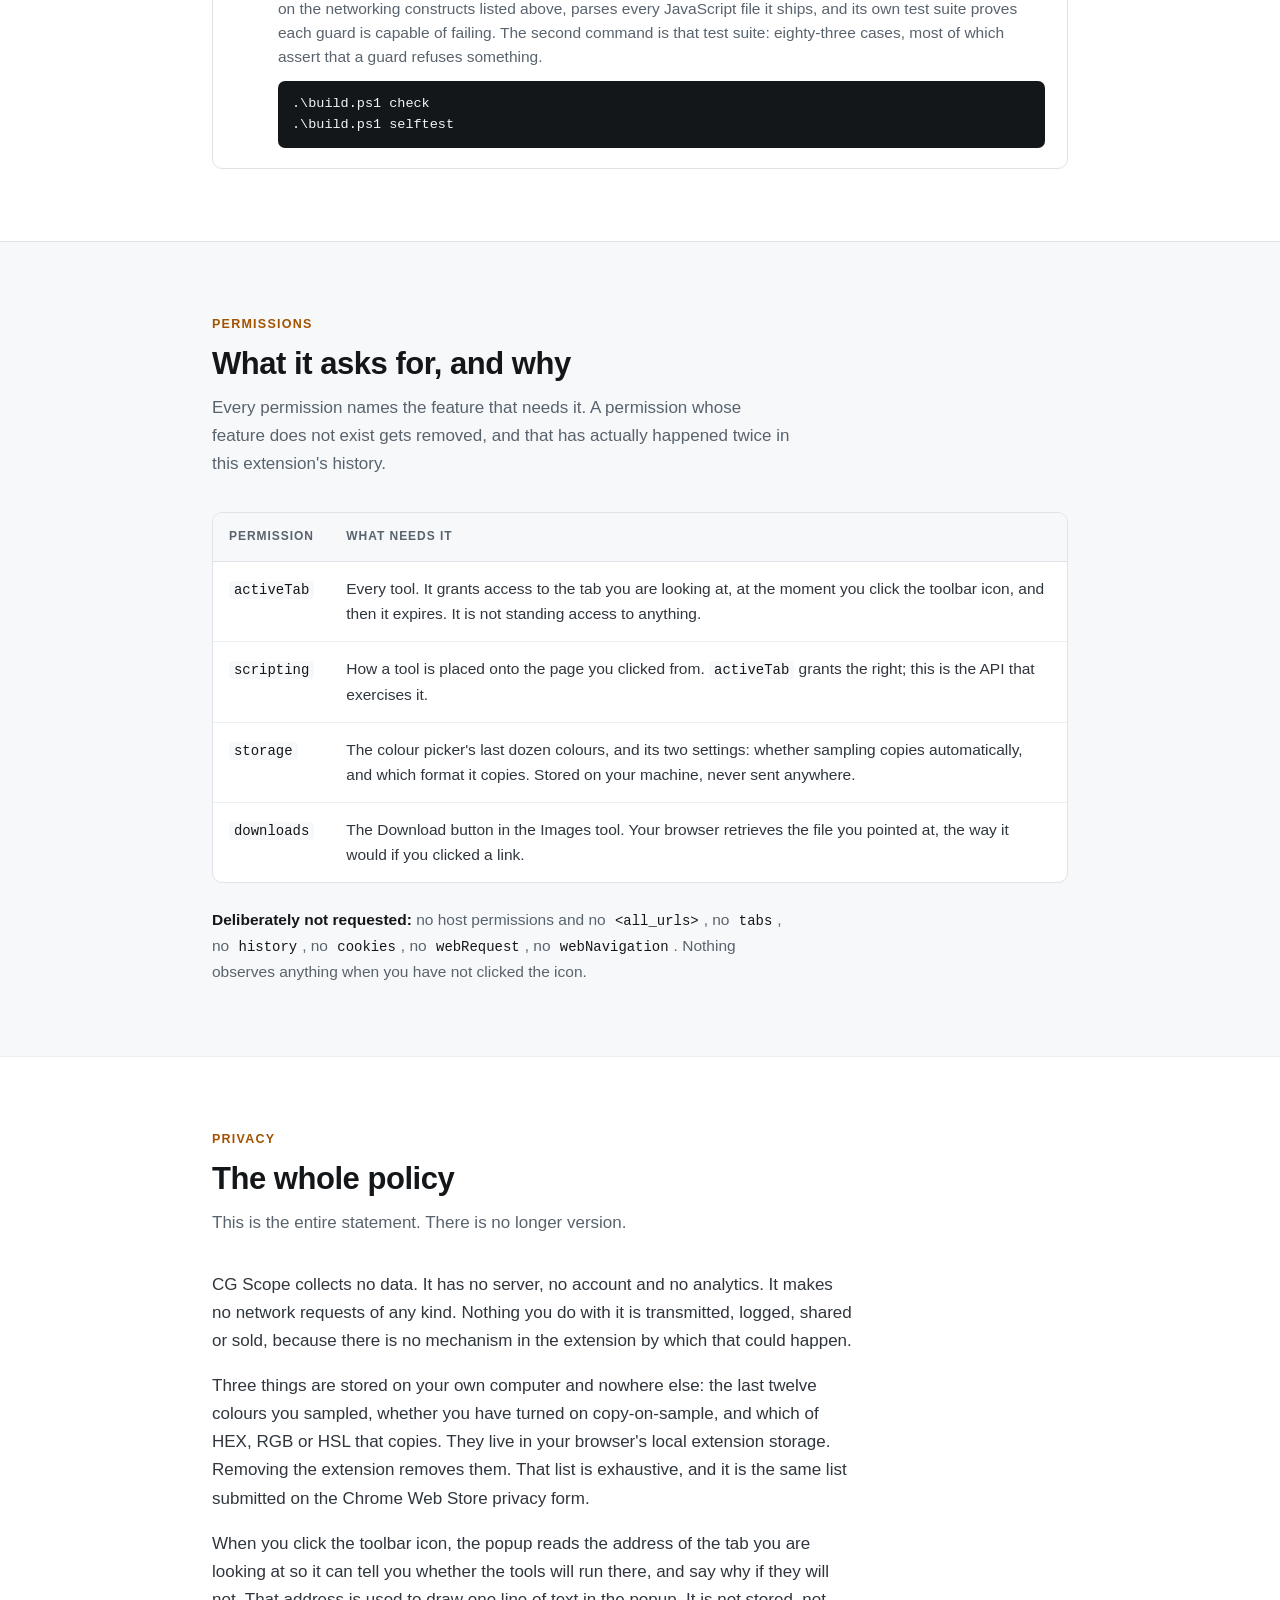
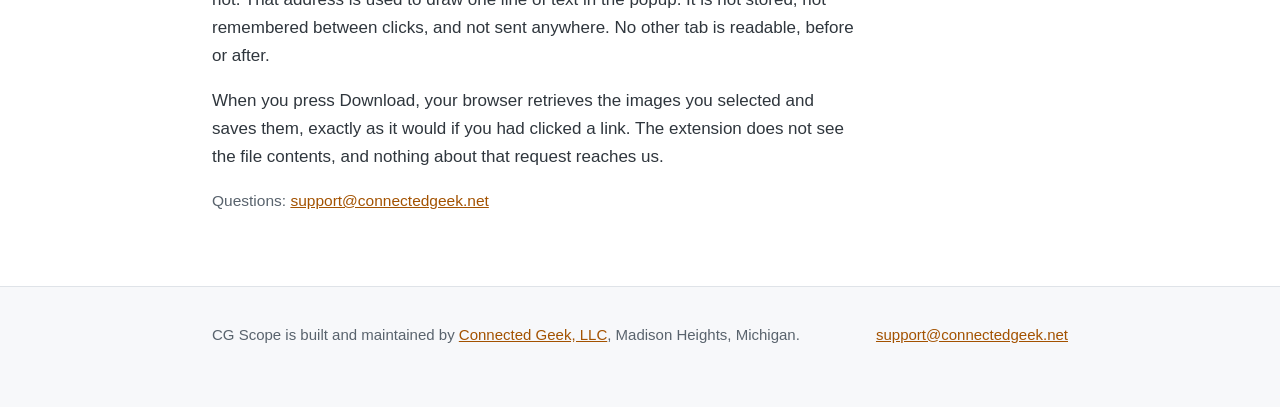
==== commit 43cebc94: "Audit fixes, documentation and page copy 0.11.1. The rest of docs/AUDIT-2026-09-14.md: H1, B5, B9, a" ====
--- a/site/index.html
+++ b/site/index.html
@@ -56,10 +56,10 @@
   ---------------------------------------------------------------------------
     1. STORE URL. Marked EDIT: below. The button currently states the listing
        does not exist rather than linking nowhere.
-    2. The GitHub link is live on this page and the repository is still
-       private, so it 404s for visitors. Either make the repository public or
-       remove that link. A page inviting people to check the source, linking
-       to a 404, is worse than a page that does not invite them.
+
+    Resolved 2026-09-14: the repository is public, so "Read the source" and
+    every claim that depends on it are now true. Confirmed by fetching
+    raw.githubusercontent.com, which does not serve private repositories.
 
   The panels below are not screenshots. They are the extension's own CSS values
   rebuilt in HTML: accurate, and drawings. The Web Store requires genuine
@@ -306,7 +306,13 @@
       CG Scope tells you how the page in front of you is put together. Measure
       distances, read an element's real spacing, type and colour, sample any
       pixel on screen, see what the page weighs, and save the images off it.
-      <span class="pop">It makes no network requests at all.</span>
+      <span class="pop">It contains no networking code at all.</span>
+    </p>
+    <p class="lede" style="font-size:16px;color:var(--muted);margin-top:-18px">
+      Two honest exceptions, both of them the browser doing what you asked:
+      pressing Download makes Chrome retrieve the images you picked, and the
+      image tools show thumbnails, which the browser loads the same way the
+      page already did. Nothing is sent anywhere, ever, by anything here.
     </p>
 
     <div class="cta">
@@ -326,10 +332,21 @@
       </p>
       <p>
         The guard refuses to build if <code>fetch</code>,
-        <code>XMLHttpRequest</code>, <code>sendBeacon</code>, a WebSocket, a
-        remote script tag or a dynamic URL import appears anywhere in the
-        extension's source. Its own test suite breaks it on purpose and checks
-        that it goes red, because a guard that has never failed is decoration.
+        <code>XMLHttpRequest</code>, <code>sendBeacon</code>,
+        <code>EventSource</code>, <code>WebSocket</code>,
+        <code>RTCPeerConnection</code>, <code>importScripts</code>,
+        <code>eval</code>, <code>new Function</code>, a dynamic import or an
+        absolute URL appears anywhere in the shipped JavaScript. Its own test
+        suite breaks it on purpose and checks that it goes red, because a guard
+        that has never failed is decoration.
+      </p>
+      <p>
+        Being precise about what that is worth: it is a regular expression over
+        the source, so it stops networking code being added by accident, which
+        is the realistic risk here. It would not stop somebody determined to
+        hide it, and this page is not going to pretend otherwise. The claim it
+        supports is the one above it: there is no networking code, and you can
+        read all of it.
       </p>
     </div>
   </div>
@@ -351,7 +368,7 @@
         </div>
         <div class="tool">
           <h3><span class="dot"></span>Inspector</h3>
-          <p>Point at an element for its computed spacing, typography, borders and colours. Also lists every colour and font family on the page.</p>
+          <p>Point at an element for its computed spacing, typography, borders and colours. Also lists the colours and font families across the page, scanning up to six thousand elements and saying so when it stops.</p>
         </div>
         <div class="tool">
           <h3><span class="dot"></span>Color picker</h3>
@@ -359,7 +376,7 @@
         </div>
         <div class="tool">
           <h3><span class="dot"></span>Images</h3>
-          <p>Every image on the page in a grid, filtered by format, with dimensions and missing alt text flagged. Copy the URLs, copy a table, or save the files.</p>
+          <p>Every <code>img</code> on the page in a grid, filtered by format, with dimensions and missing alt text flagged. Copy the URLs, copy a table, or save the files. Background images set in CSS, inline SVG and canvas are not counted, and the tool says so.</p>
         </div>
         <div class="tool">
           <h3><span class="dot"></span>Page report</h3>
@@ -438,9 +455,13 @@
           <div>
             <h3>Watch it on the network tab</h3>
             <p>
-              Open DevTools, go to Network, and use every tool on any page.
-              Nothing appears, because nothing is sent. There is no server to
-              talk to and no account to belong to.
+              Open DevTools, go to Network, and use the Ruler, the Inspector
+              or the Color picker on any page. Nothing appears, because nothing
+              is sent. There is no server to talk to and no account to belong
+              to. The two image tools are the exception, and not a secret one:
+              they draw thumbnails, so the browser may re-request an image it
+              has dropped from cache, and Download asks it to retrieve the
+              files you picked.
             </p>
           </div>
         </div>
@@ -472,9 +493,11 @@
             <h3>Run the guard yourself</h3>
             <p>
               The source is public and the check that enforces all of this is
-              one command. It scans the shipped code, refuses on any networking
-              construct, parses every file, and its own test suite proves each
-              guard is capable of failing.
+              one command. It scans the shipped code, refuses on the networking
+              constructs listed above, parses every JavaScript file it ships,
+              and its own test suite proves each guard is capable of failing.
+              The second command is that test suite: eighty-three cases, most
+              of which assert that a guard refuses something.
             </p>
 <pre>.\build.ps1 check
 .\build.ps1 selftest</pre>
@@ -510,7 +533,7 @@
             </tr>
             <tr>
               <td><code>storage</code></td>
-              <td>The colour picker's last dozen colours and its copy-on-sample setting. Stored on your machine, never sent anywhere.</td>
+              <td>The colour picker's last dozen colours, and its two settings: whether sampling copies automatically, and which format it copies. Stored on your machine, never sent anywhere.</td>
             </tr>
             <tr>
               <td><code>downloads</code></td>
@@ -530,7 +553,7 @@
     </div>
   </section>
 
-  <section>
+  <section id="privacy">
     <div class="wrap prose">
       <p class="eyebrow">Privacy</p>
       <h2>The whole policy</h2>
@@ -542,10 +565,12 @@
         in the extension by which that could happen.
       </p>
       <p>
-        Two things are stored on your own computer and nowhere else: the last
-        twelve colours you sampled, and whether you have turned on
-        copy-on-sample. Both live in your browser's local extension storage.
-        Removing the extension removes them.
+        Three things are stored on your own computer and nowhere else: the
+        last twelve colours you sampled, whether you have turned on
+        copy-on-sample, and which of HEX, RGB or HSL that copies. They live in
+        your browser's local extension storage. Removing the extension removes
+        them. That list is exhaustive, and it is the same list submitted on the
+        Chrome Web Store privacy form.
       </p>
       <p>
         When you click the toolbar icon, the popup reads the address of the tab
